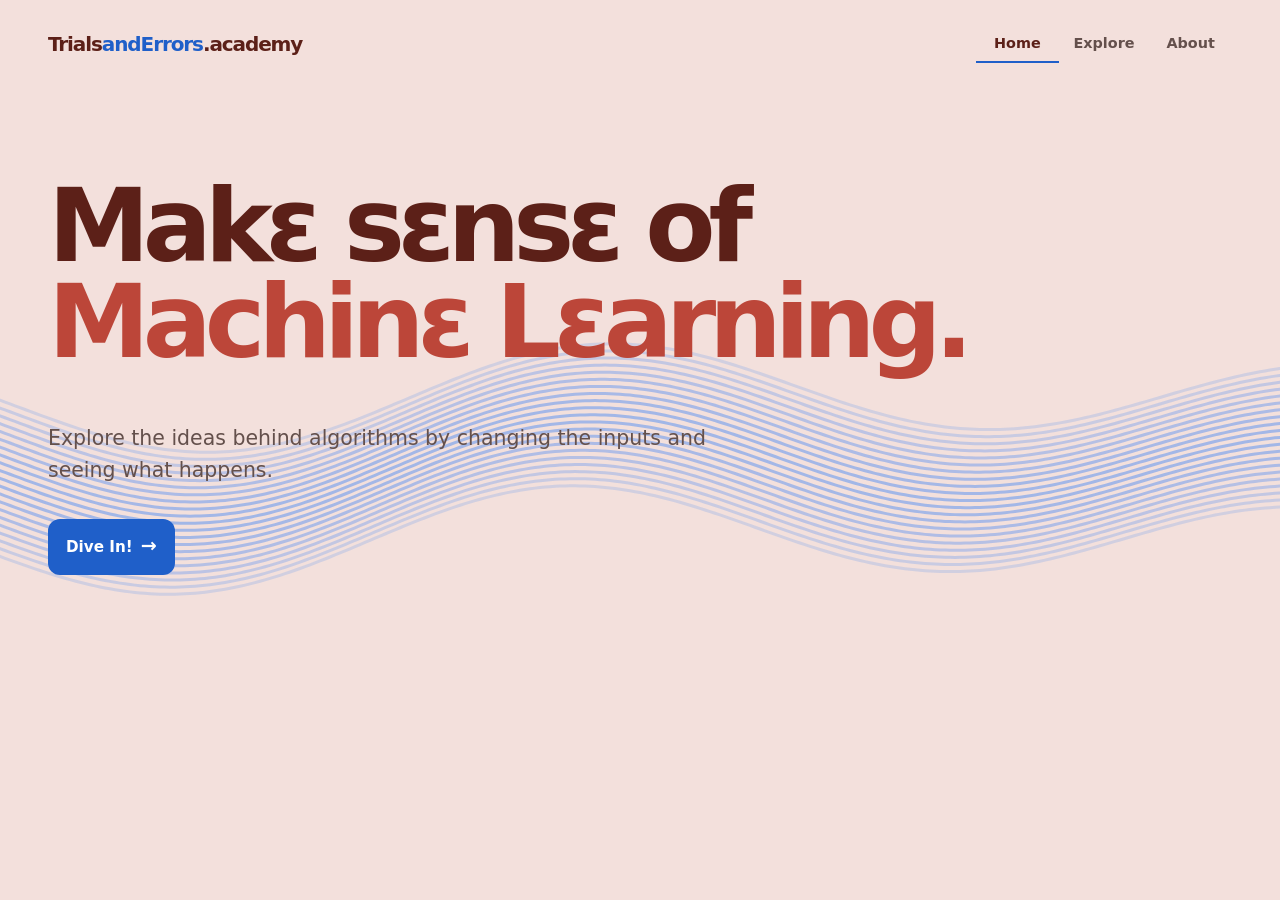
==== frontend/index.html @ aca3f36c "changed to .academy to match domain" ====
<!doctype html>
<html lang="en-AU">
  <head>
    <meta charset="utf-8">
    <meta name="viewport" content="width=device-width, initial-scale=1">
    <meta name="theme-color" content="#F3E0DC">
    <meta name="description" content="Explore how algorithms learn through interactive visual lessons.">
    <title>TrialsAndErrors.com.au — Understand algorithms by exploring</title>
    <link rel="stylesheet" href="style/styles.css">
    <script src="waves.js" defer></script>
  </head>
  <body>
    <canvas class="wave-field" aria-hidden="true"></canvas>
    <header class="site-header">
      <a class="site-logo" href="index.html" aria-label="LearnAI.com.au home">Trials<span>andErrors</span>.academy</a>
      <nav aria-label="Main navigation">
        <a href="index.html#home" aria-current="page">Home</a>
        <a href="explore.html">Explore</a>
        <a href="index.html#about">About</a>
      </nav>
    </header>

    <main id="home" class="hero">
      
      <div class="hero-copy">
        <!-- <p class="eyebrow">Learn through experimentation!</p> -->
        <h1 aria-label="Make sense of Machine Learning.">Makε sεnsε of<br><span>Machinε Lεarning.</span></h1>
        <p class="hero-description">Explore the ideas behind algorithms by changing the inputs and seeing what happens.</p>
        <a class="button" href="explore.html">Dive In! <span aria-hidden="true">→</span></a>
      <!-- <a class="scroll-hint" href="#algorithms"><span class="scroll-dot" aria-hidden="true"></span>Explore the algorithms</a> -->
    </main>

    <!-- <section id="algorithms" class="next-section" aria-label="Algorithm lessons">
      <p class="eyebrow">Coming into focus</p>
      <h2>Learn by playing with the ideas.</h2>
      <p>Interactive lessons in regression, classification, and more.</p>
    </section> -->
  </body>
</html>
---- frontend/style/styles.css ----
/* LearnAI.com.au — vibrant academic learning theme
   Cobalt blue, deep brown, rust, dusty rose, and warm cream palette. */

:root {
  color-scheme: light;

  /* Palette */
  --color-primary: #5C2018;
  --color-primary-deep: #3F1711;      /* deep brown for controls */
  --color-primary-soft: #D4A59A; /* dusty rose */
  --color-neutral: #F3E0DC;      /* warm off-white */
  --color-neutral-cool: #E7C7C1; /* warm grey */
  --color-accent: #1F5FC9; /* dark blue for readable links and controls */
  --color-highlight: #BC4639; /* rust-red highlight */
  --color-blue: #4285F4; /* bright palette blue */
  --color-highlight-soft: #F3E0DC;
  --color-pink: #D4A59A; /* dusty rose */
  --color-text: #37231F;         /* dark warm text */

  /* Semantic colors */
  --color-page: #F3E0DC;
  --color-surface: #FFFFFF;
  --color-surface-muted: #FAF3F0;
  --color-text-muted: #64504C;
  --color-border: #E7C7C1;
  --color-focus: #4285F4;
  --color-success: #25876F;
  --color-warning: #B96C22;
  --color-error: #B84A4A;

  /* Layout and shape */
  --content-width: 72rem;
  --reading-width: 48rem;
  --radius-sm: 0.4rem;
  --radius-md: 0.75rem;
  --radius-lg: 1rem;
  --shadow-card: 0 0.35rem 1.2rem rgb(55 33 31 / 8%);

  /* Type */
  font-family: Inter, ui-sans-serif, system-ui, -apple-system, BlinkMacSystemFont,
    "Segoe UI", sans-serif;
  font-synthesis: none;
  text-rendering: optimizeLegibility;
  -webkit-font-smoothing: antialiased;
  -moz-osx-font-smoothing: grayscale;
}

*,
*::before,
*::after {
  box-sizing: border-box;
}

.hero-copy { width: min(100%, 38rem); margin-top: -2rem; }
.eyebrow { margin: 0 0 1.1rem; color: var(--color-accent); font-size: .78rem; font-weight: 800; letter-spacing: .15em; text-transform: uppercase; }
h1 { margin: 0; color: var(--color-primary); font-size: clamp(3rem, 7vw, 6rem); line-height: .98; letter-spacing: -.075em; }
h1 span { color: var(--color-highlight); }
.hero-description { max-width: 31rem; margin: 1.5rem 0 2rem; color: #64504C; font-size: clamp(1.05rem, 2vw, 1.2rem); line-height: 1.65; }
.button { display: inline-flex; min-height: 3.1rem; align-items: center; gap: .8rem; padding: .7rem 1.2rem; color: white; background: var(--color-accent); border-radius: 999px; font-size: .95rem; font-weight: 750; text-decoration: none; transition: background-color .18s ease, transform .18s ease; }
.button:hover { background: #174B9D; transform: translateY(-2px); }
.button span { font-size: 1.2rem; }
.scroll-hint { position: absolute; left: 0; bottom: 2rem; display: flex; align-items: center; gap: .7rem; color: var(--color-text-muted); font-size: .82rem; font-weight: 650; text-decoration: none; }
.scroll-dot { width: .58rem; height: .58rem; border: 1.5px solid var(--color-accent); border-radius: 50%; }
.next-section { position: relative; z-index: 1; min-height: 18rem; padding: 4rem max(1.5rem, calc((100% - var(--content-width)) / 2)); background: #FFFCFA; border-top: 1px solid rgb(55 33 31 / 10%); }
.next-section h2 { max-width: 38rem; margin: 0; color: var(--color-primary); font-size: clamp(1.8rem, 4vw, 3rem); letter-spacing: -.045em; }
.next-section > p:last-child { color: var(--color-text-muted); }

@media (max-width: 600px) {
  .site-header, .hero { width: min(calc(100% - 2rem), var(--content-width)); }
  .site-header { min-height: 72px; gap: 1rem; }
  .site-logo { font-size: 1.08rem; }
  nav { gap: .9rem; }
  nav a { font-size: .78rem; }
  .hero { min-height: calc(100svh - 72px); padding-block: 3rem 5rem; }
  .hero-copy { margin-top: -1.5rem; }
  .scroll-hint { bottom: 1.5rem; }
}
@media (prefers-reduced-motion: reduce) {
  *, *::before, *::after { scroll-behavior: auto !important; transition-duration: .01ms !important; }
}

html {
  scroll-behavior: smooth;
}

body {
  min-width: 320px;
  min-height: 100vh;
  margin: 0;
  background: var(--color-page);
  color: var(--color-text);
  line-height: 1.6;
}

button,
input,
select,
textarea {
  font: inherit;
}

button {
  cursor: pointer;
}

a {
  color: var(--color-accent);
  text-underline-offset: 0.18em;
}

header {
  text-align: center;
}

a:hover {
  color: var(--color-primary);
}

body {
  min-height: 100vh;
}

header {
  text-align: center;
}

:focus-visible {
  outline: 3px solid var(--color-focus);
  outline-offset: 3px;
}

::selection {
  background: var(--color-neutral);
  color: var(--color-text);
}

/* Shared page structure */
.site-header,
.site-main,
.site-footer {
  width: min(calc(100% - 2rem), var(--content-width));
  margin-inline: auto;
}

.site-header {
  display: flex;
  align-items: center;
  justify-content: space-between;
  gap: 1rem;
  padding-block: 1.25rem;
}

.site-logo {
  color: var(--color-primary);
  font-size: 1.25rem;
  font-weight: 800;
  letter-spacing: -0.04em;
  text-decoration: none;
}

.site-main {
  padding-block: clamp(2rem, 6vw, 5rem);
}

.site-footer {
  padding-block: 2rem;
  color: var(--color-text-muted);
  border-top: 1px solid var(--color-border);
}

/* Learning content */
.lesson {
  max-width: var(--reading-width);
  margin-inline: auto;
}

.eyebrow {
  color: var(--color-accent);
  font-size: 0.8rem;
  font-weight: 750;
  letter-spacing: 0.1em;
  text-transform: uppercase;
}

h1,
h2,
h3 {
  color: var(--color-primary);
  line-height: 1.2;
  text-wrap: balance;
}

h1 {
  margin-block: 0.35em 0.5em;
  font-size: clamp(2.1rem, 5vw, 3.6rem);
  letter-spacing: -0.045em;
}

h2 {
  font-size: clamp(1.5rem, 3vw, 2.2rem);
}

p {
  text-wrap: pretty;
}

/* Cards for lessons, examples, and algorithm visualisations */
.card,
.lesson-card,
.visualizer {
  padding: clamp(1.1rem, 3vw, 1.75rem);
  background: var(--color-surface);
  border: 1px solid var(--color-border);
  border-radius: var(--radius-lg);
  box-shadow: var(--shadow-card);
}

.lesson-grid {
  display: grid;
  grid-template-columns: repeat(auto-fit, minmax(min(100%, 16rem), 1fr));
  gap: 1.25rem;
}

/* Buttons and interactive controls */
.button {
  display: inline-flex;
  min-height: 2.75rem;
  align-items: center;
  justify-content: center;
  gap: 0.5rem;
  padding: 0.65rem 1rem;
  color: #fff;
  background: var(--color-accent);
  border: 2px solid transparent;
  border-radius: var(--radius-md);
  font-weight: 700;
  text-decoration: none;
  transition: background-color 160ms ease, transform 160ms ease;
}

.button:hover {
  color: #fff;
  background: #174B9D;
  transform: translateY(-1px);
}

.button--accent {
  color: #fff;
  background: var(--color-accent);
}

.button--accent:hover {
  color: #fff;
  background: #174B9D;
}

.button--soft {
  color: var(--color-text);
  background: var(--color-highlight);
}

.button--soft:hover {
  color: var(--color-text);
  background: #AA392F;
}

.button:disabled {
  cursor: not-allowed;
  opacity: 0.55;
  transform: none;
}

.control,
select,
textarea {
  width: 100%;
  padding: 0.7rem 0.85rem;
  color: var(--color-text);
  background: var(--color-surface);
  border: 1px solid var(--color-border);
  border-radius: var(--radius-sm);
}

/* Algorithm visualisation primitives */
.step-indicator {
  display: inline-grid;
  min-width: 2rem;
  min-height: 2rem;
  place-items: center;
  color: var(--color-text);
  background: var(--color-neutral);
  border-radius: 999px;
  font-weight: 750;
}

.array-cell,
.node {
  display: inline-grid;
  min-width: 2.75rem;
  min-height: 2.75rem;
  place-items: center;
  padding: 0.4rem;
  color: var(--color-text);
  background: var(--color-surface-muted);
  border: 2px solid var(--color-neutral-cool);
  border-radius: var(--radius-sm);
  font-variant-numeric: tabular-nums;
  font-weight: 700;
  transition: background-color 180ms ease, border-color 180ms ease,
    transform 180ms ease;
}

.array-cell.is-active,
.node.is-active {
  background: var(--color-highlight);
  border-color: var(--color-primary);
  transform: translateY(-2px);
}

.array-cell.is-visited,
.node.is-visited {
  background: var(--color-neutral);
  border-color: var(--color-accent);
}

.progress-track {
  overflow: hidden;
  height: 0.65rem;
  background: var(--color-neutral);
  border-radius: 999px;
}

.progress-track > span {
  display: block;
  width: var(--progress, 0%);
  height: 100%;
  background: var(--color-accent);
  border-radius: inherit;
  transition: width 220ms ease;
}

.callout {
  padding: 1rem 1.2rem;
  background: var(--color-surface-muted);
  border-inline-start: 4px solid var(--color-accent);
  border-radius: 0 var(--radius-sm) var(--radius-sm) 0;
}

@media (prefers-reduced-motion: reduce) {
  *,
  *::before,
  *::after {
    scroll-behavior: auto !important;
    transition-duration: 0.01ms !important;
    animation-duration: 0.01ms !important;
    animation-iteration-count: 1 !important;
  }
}
:root {
  color-scheme: light;
  --color-primary: #5C2018;
  --color-primary-deep: #3F1711;
  --color-primary-soft: #D4A59A;
  --color-neutral: #F3E0DC;
  --color-neutral-cool: #E7C7C1;
  --color-accent: #1F5FC9; /* dark blue for readable links and controls */
  --color-highlight: #BC4639; /* rust-red highlight */
  --color-blue: #4285F4; /* bright palette blue */
  --color-highlight-soft: #F3E0DC;
  --color-pink: #D4A59A;
  --color-text: #37231F;
  --color-page: #F3E0DC;
  --color-surface: #FFFFFF;
  --color-text-muted: #64504C;
  --color-border: #E7C7C1;
  --content-width: 74rem;
  font-family: Inter, ui-sans-serif, system-ui, -apple-system, BlinkMacSystemFont, "Segoe UI", sans-serif;
  font-synthesis: none;
  text-rendering: optimizeLegibility;
  -webkit-font-smoothing: antialiased;
  -moz-osx-font-smoothing: grayscale;
}

*, *::before, *::after { box-sizing: border-box; }
html { scroll-behavior: smooth; }
body {
  min-width: 320px;
  min-height: 100vh;
  margin: 0;
  overflow-x: hidden;
  color: var(--color-text);
  background: var(--color-page);
}
a { color: inherit; }
a:focus-visible { outline: 3px solid var(--color-accent); outline-offset: 4px; }

.wave-field {
  position: absolute;
  z-index: 0;
  inset: 0 0 auto;
  width: 100%;
  height: max(100vh, 620px);
  pointer-events: none;
}
.site-header, .hero { position: relative; z-index: 1; }
.site-header {
  width: min(calc(100% - 3rem), var(--content-width));
  min-height: 88px;
  margin-inline: auto;
  display: flex;
  align-items: center;
  justify-content: space-between;
  gap: 2rem;
}
.site-logo { color: var(--color-primary); text-decoration: none; font-size: 1.25rem; font-weight: 850; letter-spacing: -.055em; }
.site-logo span { color: var(--color-accent); }
nav { display: flex; align-items: center; gap: clamp(1rem, 3vw, 2.5rem); }
nav a { padding-block: .5rem; color: var(--color-text-muted); font-size: .9rem; font-weight: 650; text-decoration: none; }
nav a:hover, nav a[aria-current="page"] { color: var(--color-primary); }
nav a[aria-current="page"] { box-shadow: 0 2px 0 var(--color-accent); }

.hero {
  width: min(calc(100% - 3rem), var(--content-width));
  min-height: min(690px, calc(100vh - 88px));
  margin-inline: auto;
  display: flex;
  align-items: center;
  padding-block: 4rem 6rem;
}



/* Shared header sizing: keep navigation identical across every page. */
.site-header {
  box-sizing: border-box;
  display: flex;
  width: min(calc(100% - 3rem), var(--content-width));
  min-height: 88px;
  align-items: center;
  justify-content: space-between;
  gap: 2rem;
  margin-inline: auto;
  padding: 0;
  text-align: left;
}

.site-header .site-logo {
  flex: 0 0 auto;
  font-size: 1.25rem;
  line-height: 1.2;
}

.site-header nav {
  display: flex;
  align-items: center;
  gap: clamp(1rem, 3vw, 2.5rem);
}

.site-header nav a {
  padding-block: .5rem;
  font-size: .9rem;
  line-height: 1.2;
}

@media (max-width: 600px) {
  .site-header {
    width: min(calc(100% - 2rem), var(--content-width));
    min-height: 72px;
    gap: 1rem;
  }


  .site-header nav {
    gap: .9rem;
  }

  .site-header nav a {
    font-size: .78rem;
  }
}

/* Keep the navbar at the same width and link positions on every page. */
.site-header nav {
  display: grid;
  grid-template-columns: repeat(3, minmax(0, 1fr));
  width: 16rem;
  gap: .25rem;
}

.site-header nav a {
  display: block;
  text-align: center;
  white-space: nowrap;
}

@media (max-width: 600px) {
  .site-header nav {
    width: min(10rem, 42vw);
    gap: .15rem;
  }
}


/* Move the landing hero toward the top on tall, desktop screens. */
@media (min-width: 601px) {
  .hero {
    align-items: flex-start;
    padding-block: clamp(2rem, 6vh, 4rem) 6rem;
  }

  .hero-copy {
    margin-top: 0;
  }
}













/* Give the landing headline more presence without changing page structure. */
.hero-copy {
  width: min(100%, 64rem);
}

.hero-copy h1 {
  max-width: 64rem;
  font-size: clamp(3.5rem, 8vw, 6.5rem);
  line-height: .94;
  letter-spacing: -.07em;
}

.hero-copy .hero-description {
  max-width: 42rem;
  font-size: clamp(1.1rem, 1.6vw, 1.35rem);
  line-height: 1.6;
}

@media (max-width: 600px) {
  .hero-copy {
    width: 100%;
  }

  .hero-copy h1 {
    font-size: clamp(2.6rem, 10.5vw, 4.1rem);
  }

  .hero-copy .hero-description {
    max-width: 32rem;
    font-size: 1.1rem;
  }
}
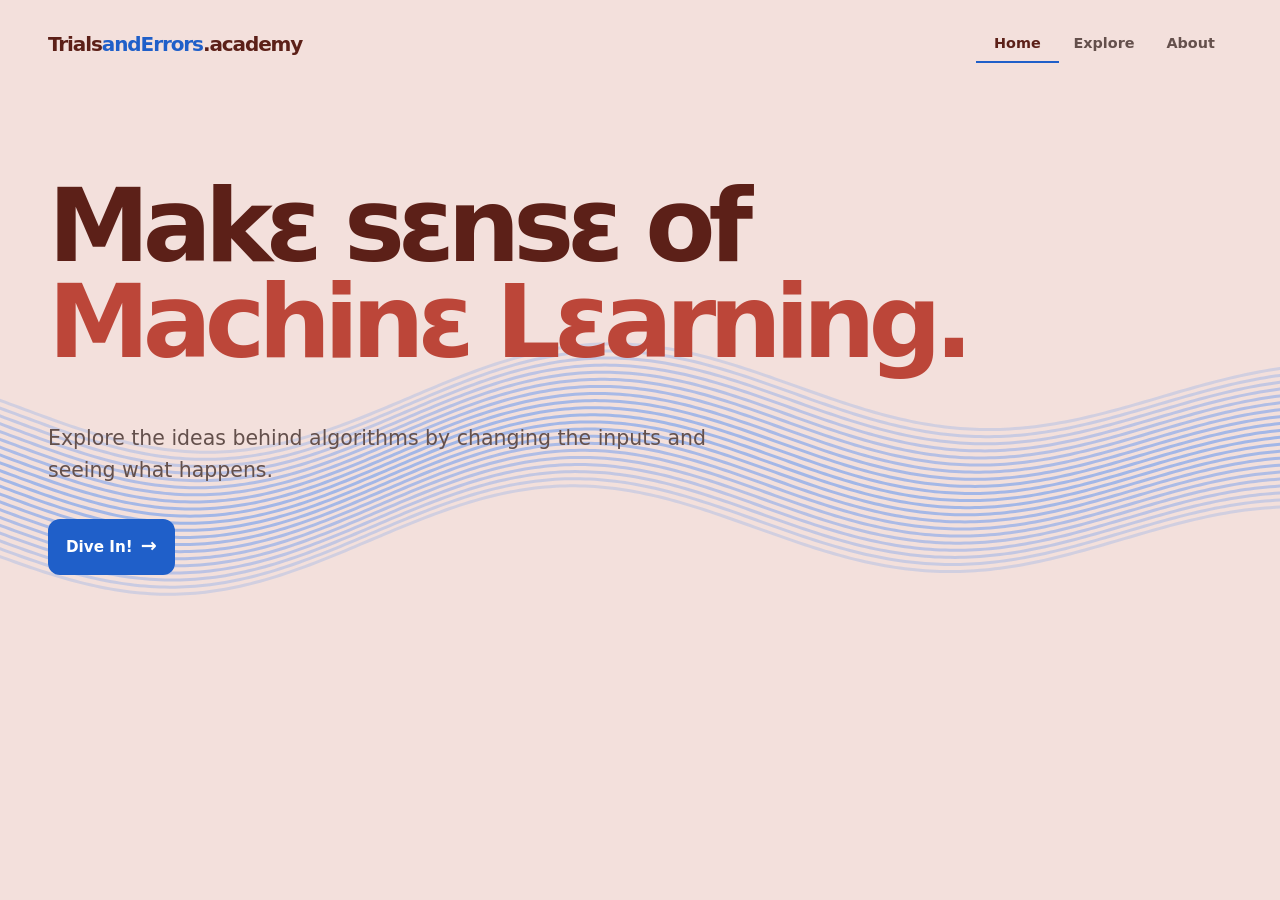
==== commit 5bb22a2c: "title changes" ====
--- a/frontend/index.html
+++ b/frontend/index.html
@@ -5,7 +5,7 @@
     <meta name="viewport" content="width=device-width, initial-scale=1">
     <meta name="theme-color" content="#F3E0DC">
     <meta name="description" content="Explore how algorithms learn through interactive visual lessons.">
-    <title>TrialsAndErrors.com.au — Understand algorithms by exploring</title>
+    <title>TrialsAndErrors.Academy — Understand algorithms by exploring</title>
     <link rel="stylesheet" href="style/styles.css">
     <script src="waves.js" defer></script>
   </head>
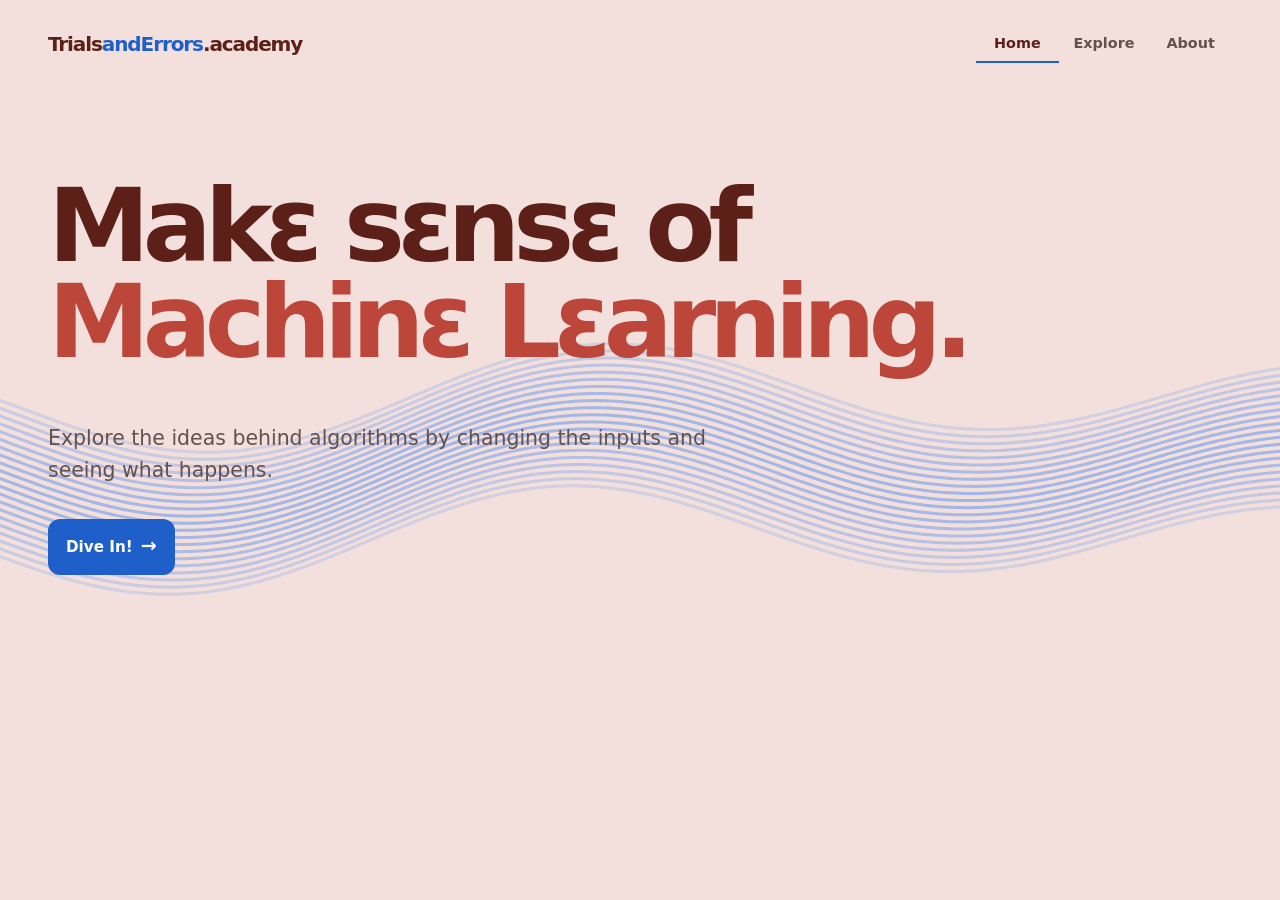
==== commit d57d99cd: "Fixed the navbar issues on smaller ratio screens" ====
--- a/frontend/index.html
+++ b/frontend/index.html
@@ -8,12 +8,16 @@
     <title>TrialsAndErrors.Academy — Understand algorithms by exploring</title>
     <link rel="stylesheet" href="style/styles.css">
     <script src="waves.js" defer></script>
+      <script src="nav.js" defer></script>
   </head>
   <body>
     <canvas class="wave-field" aria-hidden="true"></canvas>
     <header class="site-header">
       <a class="site-logo" href="index.html" aria-label="LearnAI.com.au home">Trials<span>andErrors</span>.academy</a>
-      <nav aria-label="Main navigation">
+      <button class="nav-toggle" type="button" aria-expanded="false" aria-controls="site-nav" aria-label="Open navigation menu">
+        <svg class="nav-icon nav-icon-menu" viewBox="0 0 24 24" aria-hidden="true" fill="none" stroke="currentColor" stroke-width="2" stroke-linecap="round"><path d="M4 6h16M4 12h16M4 18h16"/></svg><svg class="nav-icon nav-icon-close" viewBox="0 0 24 24" aria-hidden="true" fill="none" stroke="currentColor" stroke-width="2" stroke-linecap="round"><path d="m6 6 12 12M18 6 6 18"/></svg>
+      </button>
+      <nav id="site-nav" aria-label="Main navigation">
         <a href="index.html#home" aria-current="page">Home</a>
         <a href="explore.html">Explore</a>
         <a href="index.html#about">About</a>
@@ -44,3 +48,5 @@
 
 
 
+
+
--- a/frontend/style/styles.css
+++ b/frontend/style/styles.css
@@ -557,3 +557,101 @@
     font-size: 1.1rem;
   }
 }
+
+/* Compact responsive navigation */
+.site-header {
+  position: relative;
+  z-index: 10;
+}
+
+.site-header .nav-toggle {
+  display: none;
+  width: 2.75rem;
+  height: 2.75rem;
+  flex: 0 0 auto;
+  flex-direction: column;
+  align-items: center;
+  justify-content: center;
+  gap: .3rem;
+  padding: .55rem;
+  color: var(--color-primary);
+  background: var(--color-surface);
+  border: 1px solid var(--color-border);
+  border-radius: .65rem;
+}
+
+.site-header .nav-toggle .nav-icon {
+  display: block;
+  width: 1.25rem;
+  height: 1.25rem;
+  flex: 0 0 auto;
+}
+
+.site-header .nav-toggle .nav-icon-close {
+  display: none;
+}
+
+.site-header .nav-toggle[aria-expanded="true"] .nav-icon-menu {
+  display: none;
+}
+
+.site-header .nav-toggle[aria-expanded="true"] .nav-icon-close {
+  display: block;
+}
+
+
+
+@media (max-width: 700px) {
+  .site-header {
+    min-height: 72px;
+    gap: .75rem;
+  }
+
+  .site-header .nav-toggle {
+    display: flex;
+  }
+
+  .site-header nav,
+  .site-header nav[hidden] {
+    position: absolute;
+    z-index: 5;
+    top: calc(100% - .25rem);
+    right: 0;
+    display: grid;
+    grid-template-columns: 1fr;
+    width: min(16rem, calc(100vw - 2rem));
+    gap: .25rem;
+    padding: .5rem;
+    background: var(--color-surface);
+    border: 1px solid var(--color-border);
+    border-radius: .85rem;
+    box-shadow: 0 .75rem 2rem rgb(55 33 31 / 14%);
+  }
+
+  .site-header nav[hidden] {
+    display: none;
+  }
+
+  .site-header nav a {
+    padding: .75rem .85rem;
+    text-align: left;
+    font-size: .92rem;
+    border-radius: .5rem;
+  }
+
+  .site-header nav a:hover,
+  .site-header nav a[aria-current="page"] {
+    background: var(--color-surface-muted);
+    box-shadow: none;
+  }
+}
+
+
+
+
+
+
+
+
+
+
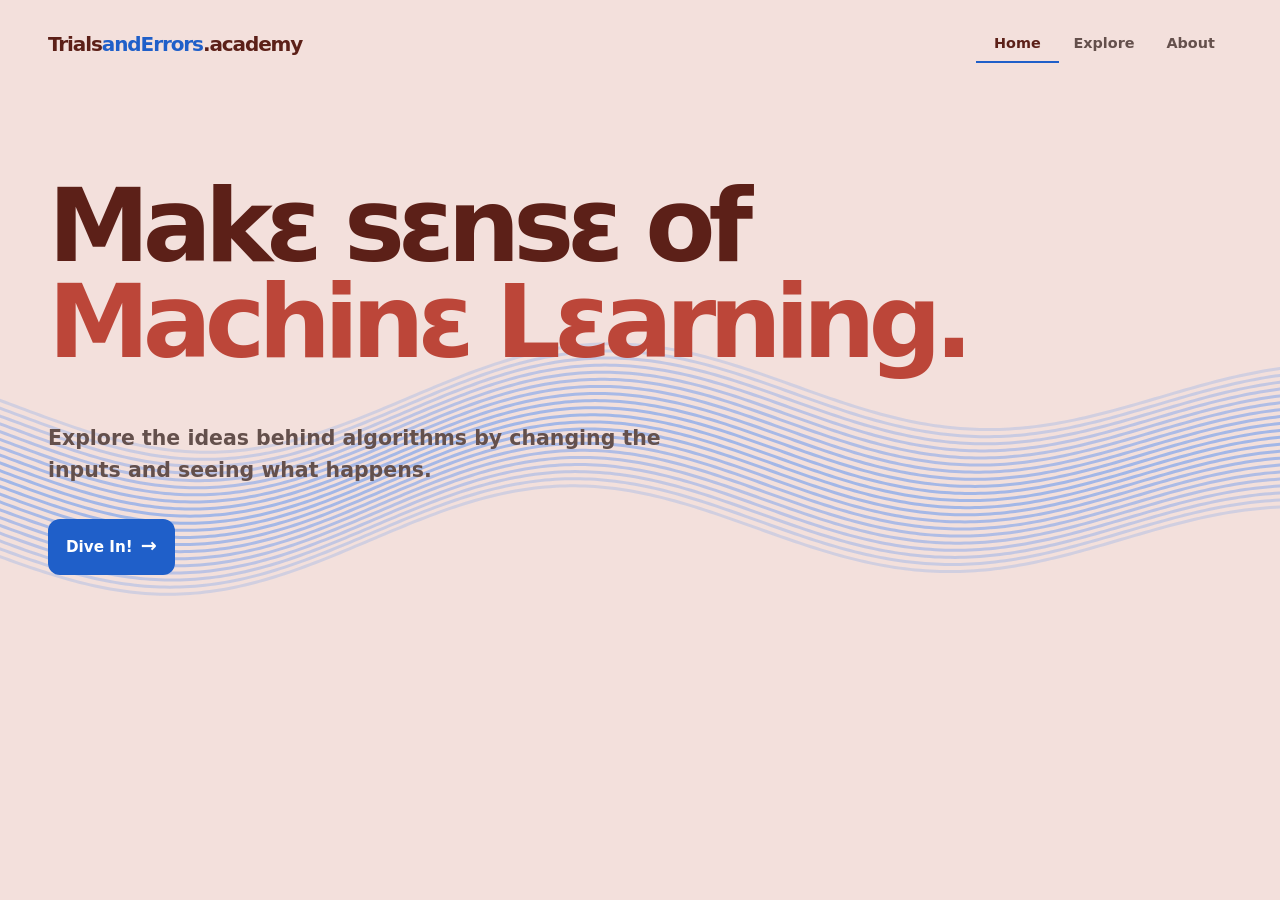
==== commit 9d1499dc: "Bold text on landing page" ====
--- a/frontend/index.html
+++ b/frontend/index.html
@@ -29,7 +29,7 @@
       <div class="hero-copy">
         <!-- <p class="eyebrow">Learn through experimentation!</p> -->
         <h1 aria-label="Make sense of Machine Learning.">Makε sεnsε of<br><span>Machinε Lεarning.</span></h1>
-        <p class="hero-description">Explore the ideas behind algorithms by changing the inputs and seeing what happens.</p>
+        <p class="hero-description"><strong>Explore the ideas behind algorithms by changing the inputs and seeing what happens.</strong></p>
         <a class="button" href="explore.html">Dive In! <span aria-hidden="true">→</span></a>
       <!-- <a class="scroll-hint" href="#algorithms"><span class="scroll-dot" aria-hidden="true"></span>Explore the algorithms</a> -->
     </main>
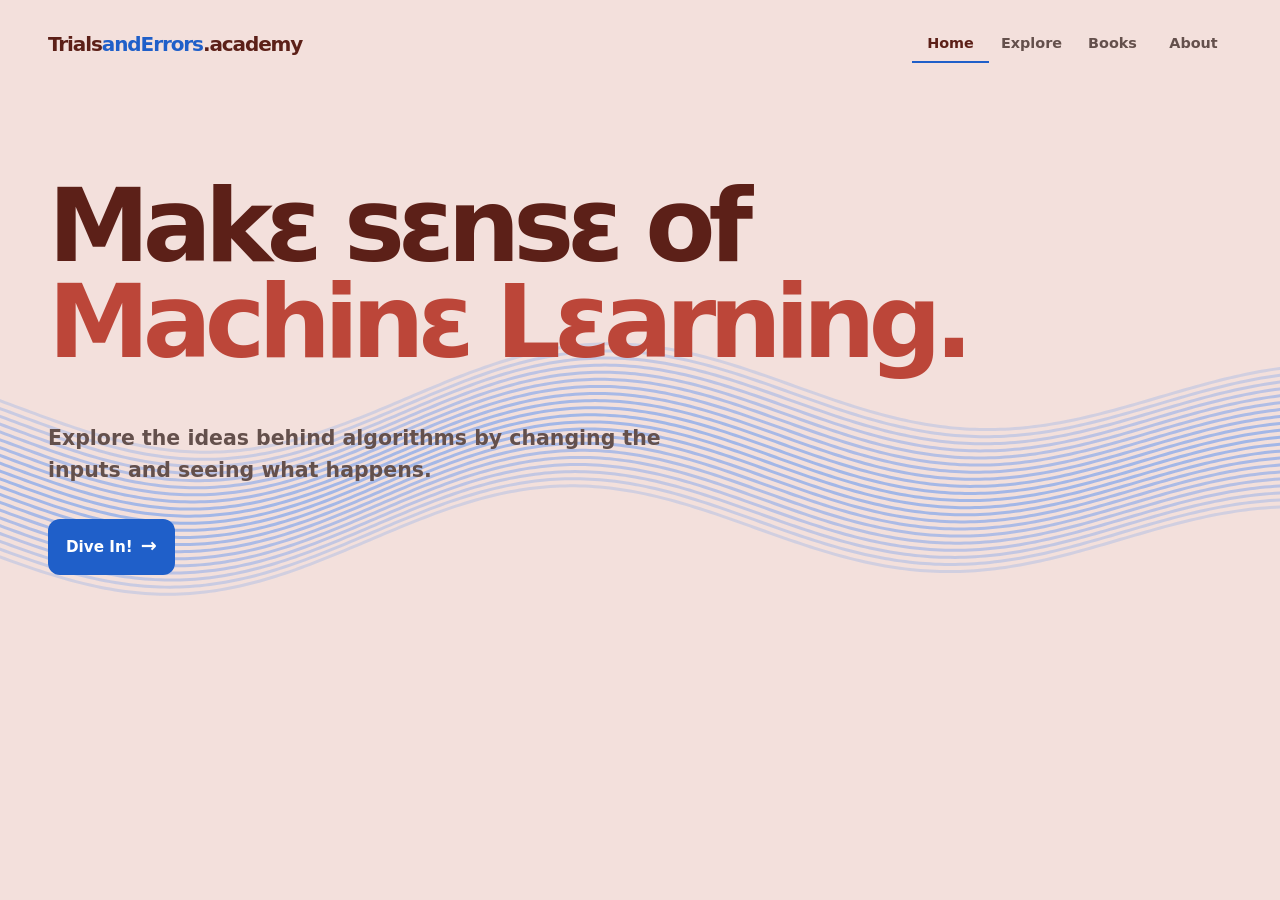
==== commit 088b80fb: "added a books section" ====
--- a/frontend/index.html
+++ b/frontend/index.html
@@ -20,6 +20,7 @@
       <nav id="site-nav" aria-label="Main navigation">
         <a href="index.html#home" aria-current="page">Home</a>
         <a href="explore.html">Explore</a>
+        <a href="books.html">Books</a>
         <a href="index.html#about">About</a>
       </nav>
     </header>
@@ -50,3 +51,4 @@
 
 
 
+
--- a/frontend/style/styles.css
+++ b/frontend/style/styles.css
@@ -202,6 +202,7 @@
 
 p {
   text-wrap: pretty;
+  font-size: 1.05rem;
 }
 
 /* Cards for lessons, examples, and algorithm visualisations */
@@ -482,8 +483,8 @@
 /* Keep the navbar at the same width and link positions on every page. */
 .site-header nav {
   display: grid;
-  grid-template-columns: repeat(3, minmax(0, 1fr));
-  width: 16rem;
+  grid-template-columns: repeat(4, minmax(0, 1fr));
+  width: 20rem;
   gap: .25rem;
 }
 
@@ -655,3 +656,5 @@
 
 
 
+
+
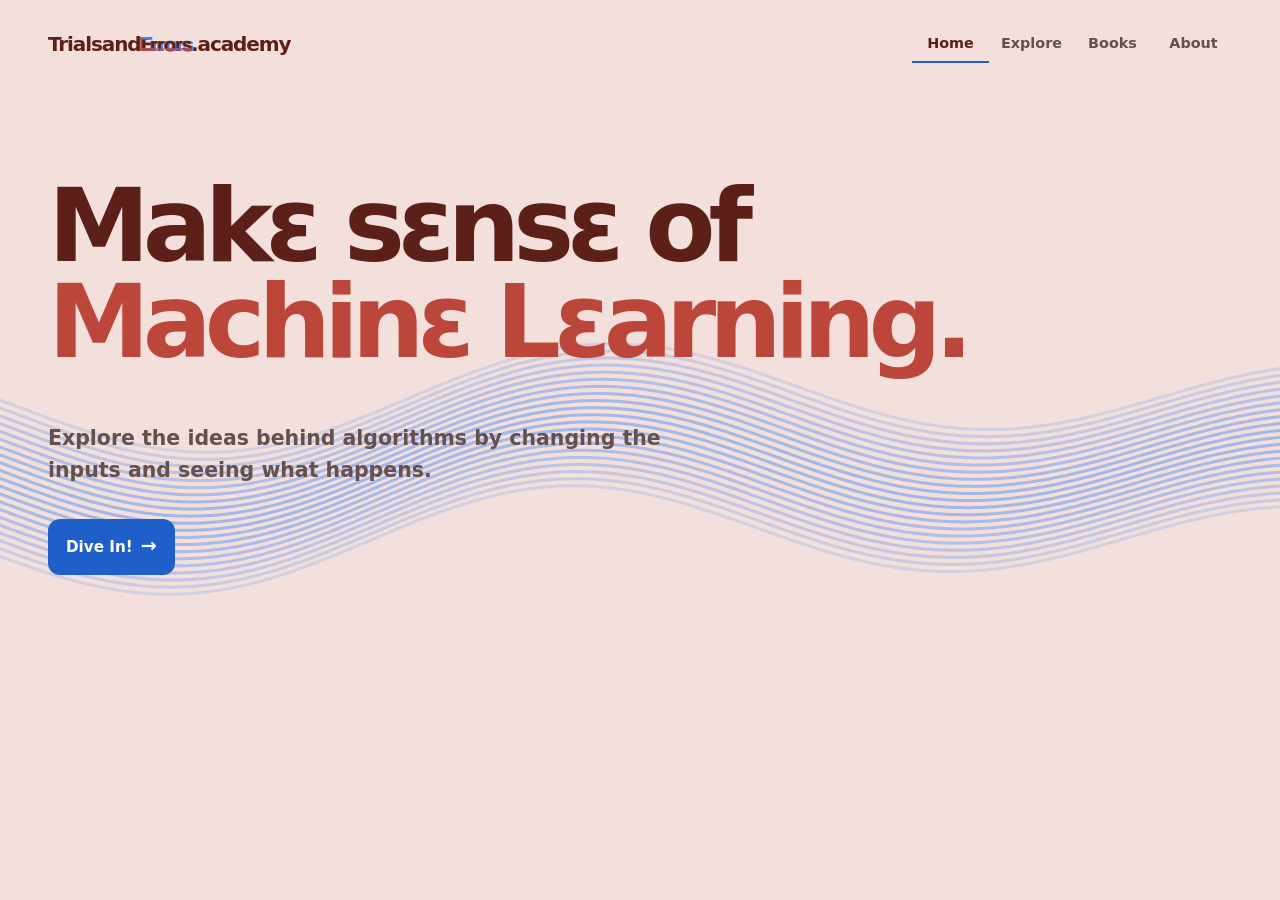
==== commit 821e2adb: "new logo" ====
--- a/frontend/index.html
+++ b/frontend/index.html
@@ -7,13 +7,16 @@
     <meta name="description" content="Explore how algorithms learn through interactive visual lessons.">
     <title>TrialsAndErrors.Academy — Understand algorithms by exploring</title>
     <link rel="stylesheet" href="style/styles.css">
+    <link rel="preconnect" href="https://fonts.googleapis.com">
+    <link rel="preconnect" href="https://fonts.gstatic.com" crossorigin>
+    <link href="https://fonts.googleapis.com/css2?family=Space+Grotesk:wght@600;700&amp;display=swap" rel="stylesheet">
     <script src="waves.js" defer></script>
       <script src="nav.js" defer></script>
   </head>
   <body>
     <canvas class="wave-field" aria-hidden="true"></canvas>
     <header class="site-header">
-      <a class="site-logo" href="index.html" aria-label="LearnAI.com.au home">Trials<span>andErrors</span>.academy</a>
+      <a class="site-logo" href="index.html" aria-label="Trials and Errors Academy home">Trialsand<span class="logo-glitch" data-text="Errors">Errors</span>.academy</a>
       <button class="nav-toggle" type="button" aria-expanded="false" aria-controls="site-nav" aria-label="Open navigation menu">
         <svg class="nav-icon nav-icon-menu" viewBox="0 0 24 24" aria-hidden="true" fill="none" stroke="currentColor" stroke-width="2" stroke-linecap="round"><path d="M4 6h16M4 12h16M4 18h16"/></svg><svg class="nav-icon nav-icon-close" viewBox="0 0 24 24" aria-hidden="true" fill="none" stroke="currentColor" stroke-width="2" stroke-linecap="round"><path d="m6 6 12 12M18 6 6 18"/></svg>
       </button>
@@ -52,3 +55,4 @@
 
 
 
+
--- a/frontend/style/styles.css
+++ b/frontend/style/styles.css
@@ -658,3 +658,58 @@
 
 
 
+
+/* Apply the glitch treatment only to “Errors” in the wordmark. */
+.site-header .site-logo .logo-glitch {
+  position: relative;
+  display: inline-block;
+  color: var(--color-primary);
+  font-family: "Space Grotesk", Inter, sans-serif;
+  font-size: 1em;
+  font-weight: 700;
+  letter-spacing: -.055em;
+  text-shadow: 1.5px 0 #4285F4, -1.5px 0 #BC4639;
+}
+
+.site-header .site-logo .logo-glitch::before,
+.site-header .site-logo .logo-glitch::after {
+  position: absolute;
+  inset: 0;
+  overflow: hidden;
+  color: #4285F4;
+  content: attr(data-text);
+  pointer-events: none;
+}
+
+.site-header .site-logo .logo-glitch::before {
+  clip-path: inset(12% 0 70% 0);
+  transform: translateX(-1px);
+}
+
+.site-header .site-logo .logo-glitch::after {
+  color: #BC4639;
+  clip-path: inset(68% 0 12% 0);
+  transform: translateX(1px);
+}
+
+.site-header .site-logo:hover .logo-glitch::before {
+  animation: wordmark-glitch 360ms steps(2, end) 1;
+}
+
+.site-header .site-logo:hover .logo-glitch::after {
+  animation: wordmark-glitch 300ms steps(2, end) 1 reverse;
+}
+
+@keyframes wordmark-glitch {
+  0% { transform: translate(0); clip-path: inset(8% 0 80% 0); }
+  35% { transform: translate(-2px, 1px); clip-path: inset(38% 0 38% 0); }
+  70% { transform: translate(2px, -1px); clip-path: inset(72% 0 8% 0); }
+  100% { transform: translate(0); }
+}
+
+@media (prefers-reduced-motion: reduce) {
+  .site-header .site-logo:hover .logo-glitch::before,
+  .site-header .site-logo:hover .logo-glitch::after {
+    animation: none;
+  }
+}
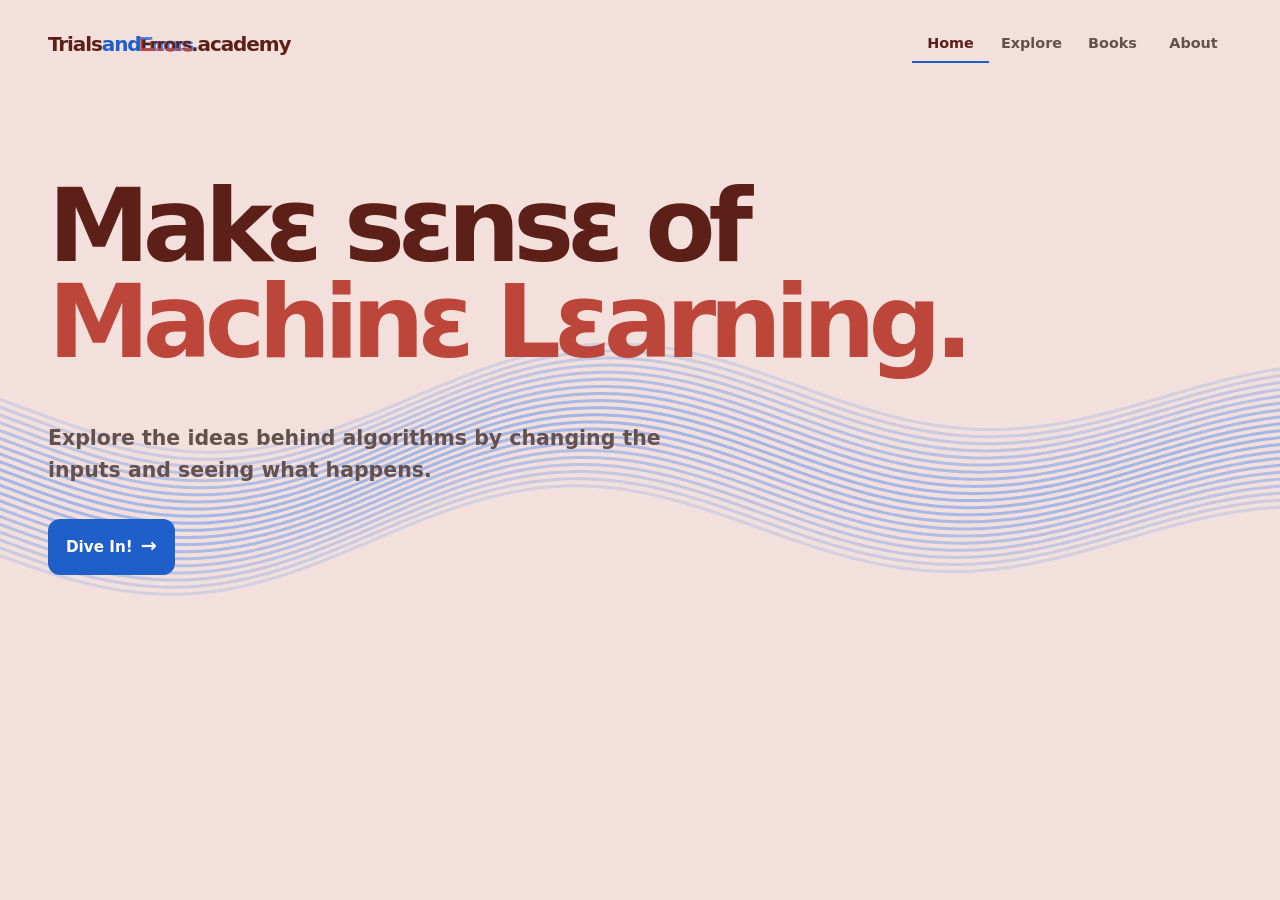
==== commit 67d353e5: "updated logo" ====
--- a/frontend/index.html
+++ b/frontend/index.html
@@ -16,7 +16,7 @@
   <body>
     <canvas class="wave-field" aria-hidden="true"></canvas>
     <header class="site-header">
-      <a class="site-logo" href="index.html" aria-label="Trials and Errors Academy home">Trialsand<span class="logo-glitch" data-text="Errors">Errors</span>.academy</a>
+      <a class="site-logo" href="index.html" aria-label="Trials and Errors Academy home">Trials<span>and</span><span class="logo-glitch" data-text="Errors">Errors</span>.academy</a>
       <button class="nav-toggle" type="button" aria-expanded="false" aria-controls="site-nav" aria-label="Open navigation menu">
         <svg class="nav-icon nav-icon-menu" viewBox="0 0 24 24" aria-hidden="true" fill="none" stroke="currentColor" stroke-width="2" stroke-linecap="round"><path d="M4 6h16M4 12h16M4 18h16"/></svg><svg class="nav-icon nav-icon-close" viewBox="0 0 24 24" aria-hidden="true" fill="none" stroke="currentColor" stroke-width="2" stroke-linecap="round"><path d="m6 6 12 12M18 6 6 18"/></svg>
       </button>
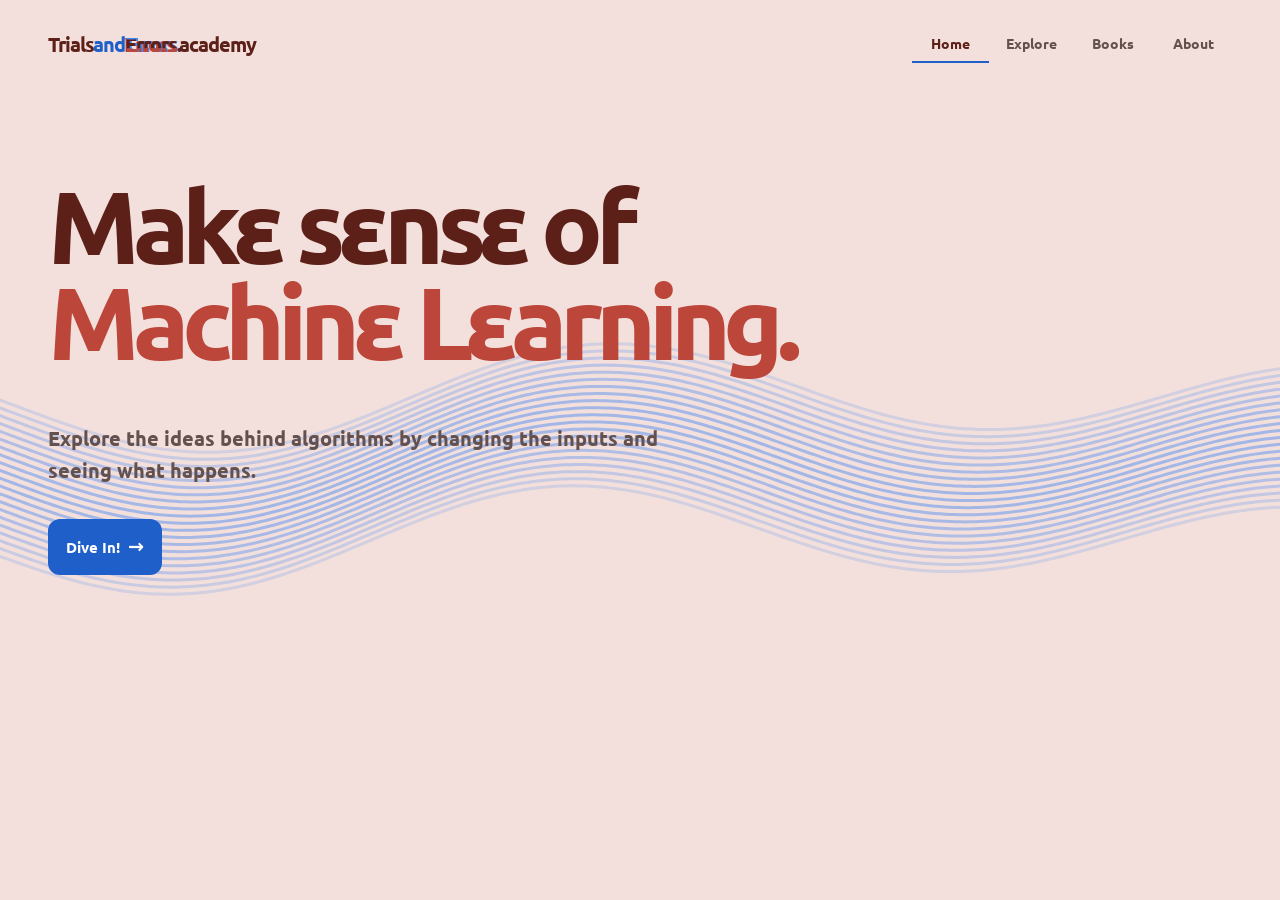
==== commit 239e7bd7: "font change" ====
--- a/frontend/index.html
+++ b/frontend/index.html
@@ -9,7 +9,7 @@
     <link rel="stylesheet" href="style/styles.css">
     <link rel="preconnect" href="https://fonts.googleapis.com">
     <link rel="preconnect" href="https://fonts.gstatic.com" crossorigin>
-    <link href="https://fonts.googleapis.com/css2?family=Space+Grotesk:wght@600;700&amp;display=swap" rel="stylesheet">
+    <link href="https://fonts.googleapis.com/css2?family=Ubuntu:wght@400;500;700&amp;display=swap" rel="stylesheet">
     <script src="waves.js" defer></script>
       <script src="nav.js" defer></script>
   </head>
--- a/frontend/style/styles.css
+++ b/frontend/style/styles.css
@@ -37,7 +37,7 @@
   --shadow-card: 0 0.35rem 1.2rem rgb(55 33 31 / 8%);
 
   /* Type */
-  font-family: Inter, ui-sans-serif, system-ui, -apple-system, BlinkMacSystemFont,
+  font-family: Ubuntu, ui-sans-serif, system-ui, -apple-system, BlinkMacSystemFont,
     "Segoe UI", sans-serif;
   font-synthesis: none;
   text-rendering: optimizeLegibility;
@@ -375,7 +375,7 @@
   --color-text-muted: #64504C;
   --color-border: #E7C7C1;
   --content-width: 74rem;
-  font-family: Inter, ui-sans-serif, system-ui, -apple-system, BlinkMacSystemFont, "Segoe UI", sans-serif;
+  font-family: Ubuntu, ui-sans-serif, system-ui, -apple-system, BlinkMacSystemFont, "Segoe UI", sans-serif;
   font-synthesis: none;
   text-rendering: optimizeLegibility;
   -webkit-font-smoothing: antialiased;
@@ -419,6 +419,19 @@
 nav a { padding-block: .5rem; color: var(--color-text-muted); font-size: .9rem; font-weight: 650; text-decoration: none; }
 nav a:hover, nav a[aria-current="page"] { color: var(--color-primary); }
 nav a[aria-current="page"] { box-shadow: 0 2px 0 var(--color-accent); }
+
+.back-link {
+  display: inline-block;
+  margin: .4rem 0 2rem;
+  color: var(--color-primary);
+  font-size: .9rem;
+  font-weight: 700;
+  text-decoration: none;
+}
+
+.back-link:hover {
+  color: var(--color-accent);
+}
 
 .hero {
   width: min(calc(100% - 3rem), var(--content-width));
@@ -664,7 +677,7 @@
   position: relative;
   display: inline-block;
   color: var(--color-primary);
-  font-family: "Space Grotesk", Inter, sans-serif;
+  font-family: Ubuntu, sans-serif;
   font-size: 1em;
   font-weight: 700;
   letter-spacing: -.055em;
